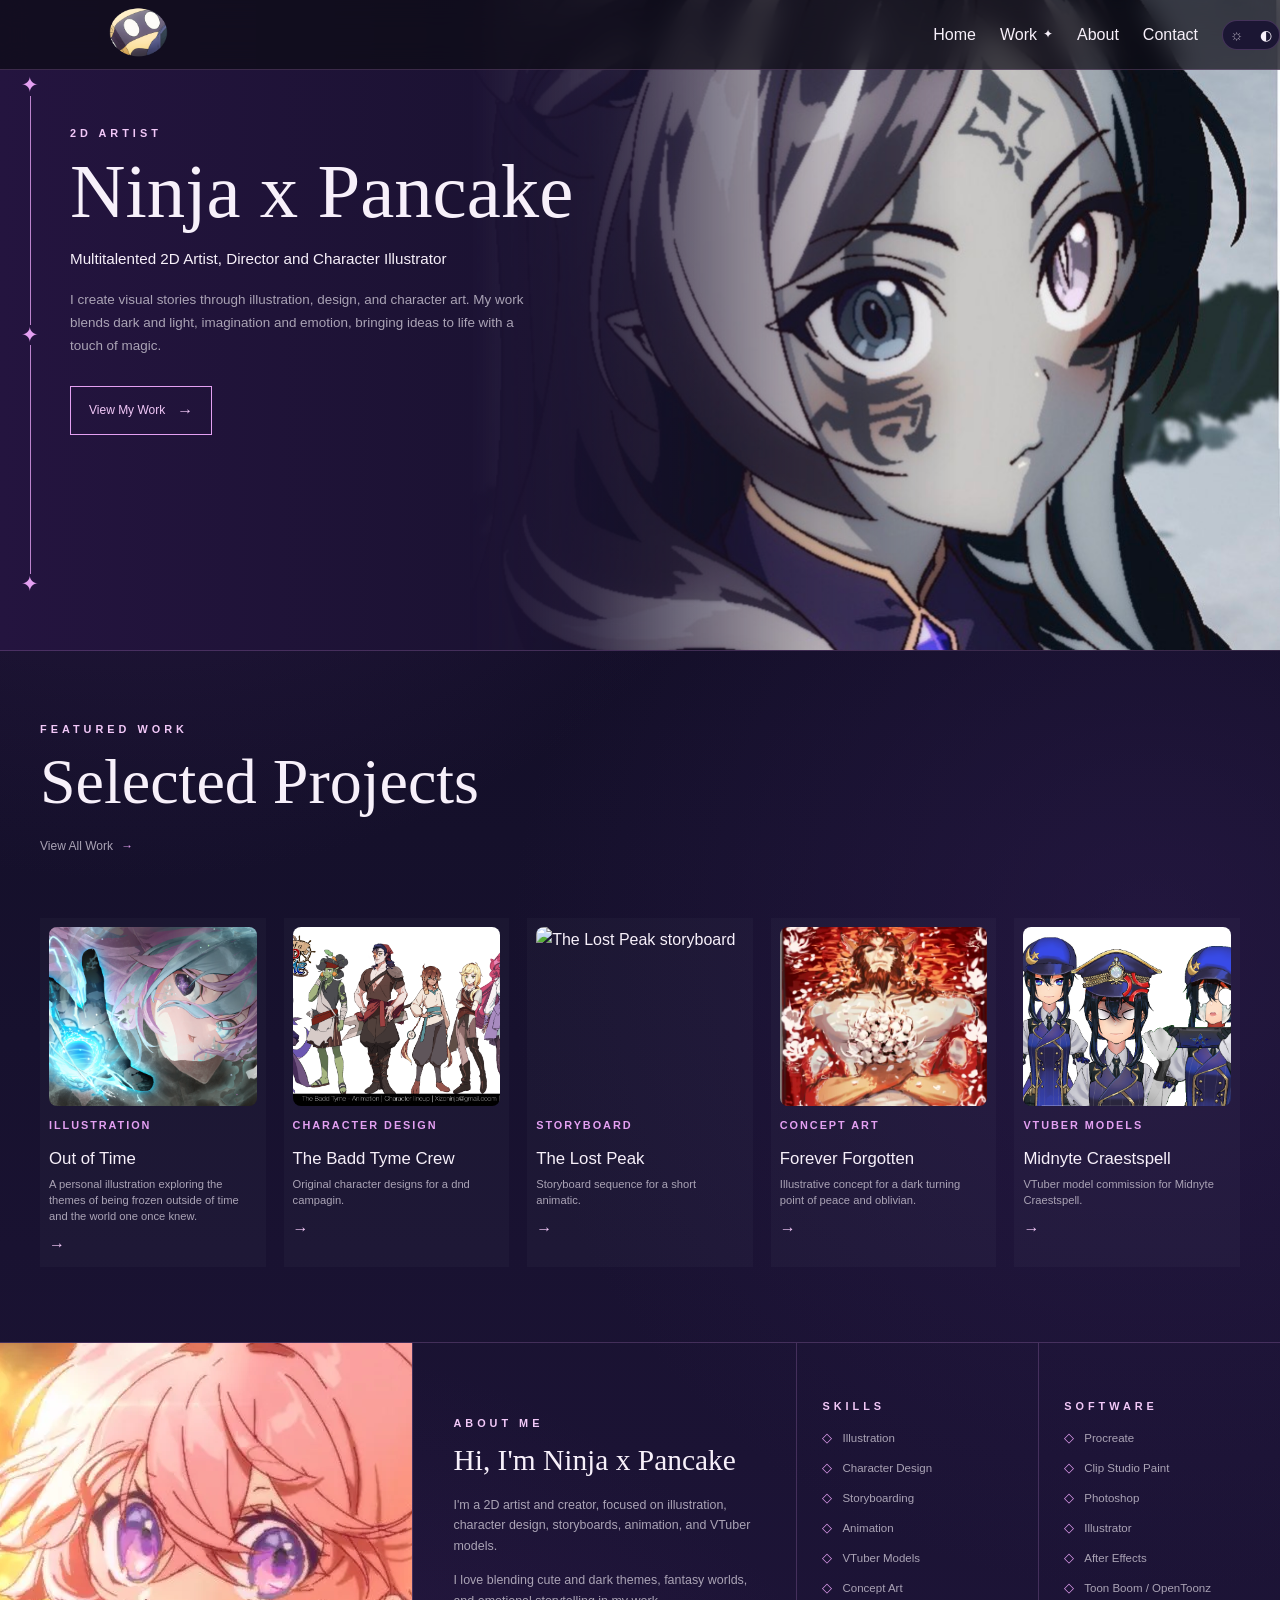
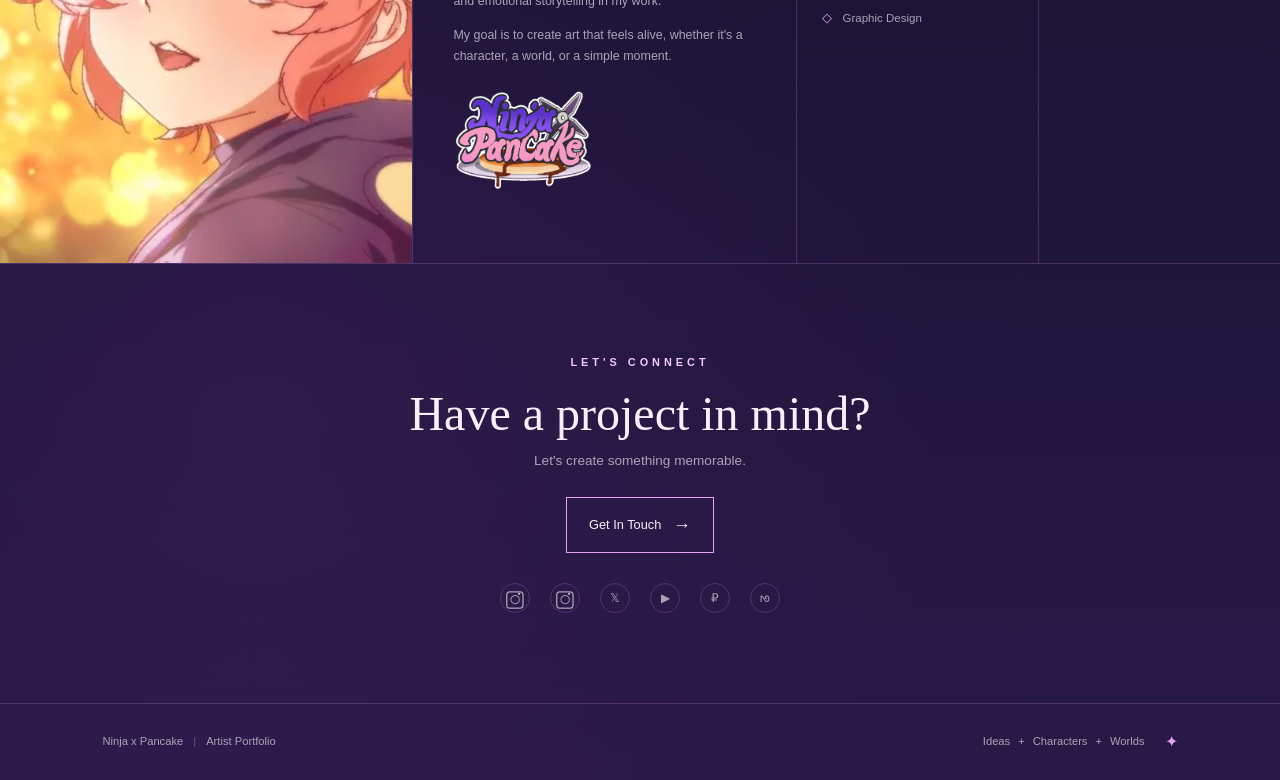
==== index.html @ 86ac2406 "initial commit" ====
<!DOCTYPE html>
<html lang="en">

<head>

    <meta charset="UTF-8">

    <meta name="viewport" content="width=device-width, initial-scale=1.0">

    <meta
        name="description"
        content="Ninja x Pancake - Multitalented 2D Artist, Graphic Designer, Director and Character Illustrator."
    >

    <title>Ninja x Pancake | Portfolio</title>

    <link rel="stylesheet" href="styles.css">

</head>


<body>


    <!-- ==================================================
         NAVIGATION
    =================================================== -->

    <header class="site-header">
	
	  <a href="index.html" class="logo">

            <img
                src="images/logo.png"
                alt="Ninja x Pancake"
            >
	
        </a>


       <nav class="navbar">
	   
	    

	  
    <a href="index.html">Home</a>
	


    <div class="nav-dropdown">

        <button class="nav-dropdown-button">
            Work
            <span>✦</span>
        </button>


        <div class="nav-dropdown-menu">

            <a href="work.html">
                All Work
            </a>
			
			<a href="work.html#character-design">
               Character Design
            </a>
			
			<a href="work.html#concept-art">
               Concept Art
            </a>

            <a href="work.html#illustration">
                Illustration
            </a>

            <a href="work.html#storyboards">
                Storyboards
            </a>

            <a href="work.html#animation">
                Animation
            </a>

            <a href="work.html#vtuber">
                VTuber Models
            </a>

        </div>

    </div>


    <a href="about.html">About</a>

    <a href="contact.html">Contact</a>

            <!-- Theme Toggle -->

            <button
                id="theme-toggle"
                class="theme-toggle"
                aria-label="Toggle light and dark mode"
            >

                <span class="sun">
                    ☼
                </span>

                <span class="moon">
                    ◐
                </span>

            </button>

        </nav>

    </header>



    <!-- ==================================================
         MAIN CONTENT
    =================================================== -->

    <main>


        <!-- ==================================================
             HERO
        =================================================== -->

        <section
            id="home"
            class="hero"
        >

		<div class="hero-inner">

            <!-- Decorative Line -->

            <div class="hero-decoration">

                <span>✦</span>

                <div class="decoration-line"></div>

                <span>✦</span>

                <div class="decoration-line"></div>

                <span>✦</span>

            </div>


            <!-- Hero Text -->

            <div class="hero-content">

                <span class="eyebrow">
                    2D ARTIST
                </span>


                <h1>
                    Ninja x Pancake
                </h1>


                <p class="hero-subtitle">
                    Multitalented 2D Artist, Director and Character Illustrator
                </p>


                <p class="hero-description">

                    I create visual stories through illustration,
                    design, and character art. My work blends dark
                    and light, imagination and emotion, bringing
                    ideas to life with a touch of magic.

                </p>


                <a
                    href="work.html"
                    class="button"
                >

                    View My Work

                    <span>
                        →
                    </span>

                </a>

            </div>


            <!-- Hero Artwork -->

            <div class="hero-image">

                <img
					id="hero-art"
                    src="images/hero-art-dark.webp"
                    alt="Featured Ninja x Pancake artwork"
                >

            </div>

			</div>

        </section>



        <!-- ==================================================
             FEATURED WORK
        =================================================== -->

        <section
            id="featured"
            class="featured-section"
        >

            <div class="container">


                <!-- Section Heading -->

                <div class="section-heading">

                    <div>

                        <span class="eyebrow">
                            FEATURED WORK
                        </span>

                        <h2>
                            Selected Projects
                        </h2>

                    </div>


                    <a
                        href="work.html"
                        class="view-all"
                    >

                        View All Work
                        <span>→</span>

                    </a>

                </div>



                <!-- Project Grid -->

                <div class="project-grid">


                    <!-- PROJECT 1 -->

                    <article
                        class="project-card"
                        id="illustration"
                    >

                        <a href="illustration.html">

                            <div class="project-image">

                                <img
                                    src="images/projects/out-of-time.webp"
                                    alt="Out of Time illustration"
                                >

                            </div>


                            <span class="project-category">
                                ILLUSTRATION
                            </span>


                            <h3>
                                Out of Time
                            </h3>


                            <p>
                                A personal illustration exploring
                                the themes of being frozen outside of time and the world one once knew.
                            </p>


                            <span class="project-arrow">
                                →
                            </span>

                        </a>

                    </article>



                    <!-- PROJECT 2 -->

                    <article
                        class="project-card"
                        id="character-design"
                    >

                        <a href="#">

                            <div class="project-image">

                                <img
                                    src="images/projects/badd-tyme/badd-tyme-characters.webp"
                                    alt="The Badd Tyme character lineup"
                                >

                            </div>


                            <span class="project-category">
                                CHARACTER DESIGN
                            </span>


                            <h3>
                                The Badd Tyme Crew
                            </h3>


                            <p>
                                Original character designs for a dnd campagin.
                            </p>


                            <span class="project-arrow">
                                →
                            </span>

                        </a>

                    </article>



                    <!-- PROJECT 3 -->

                    <article
                        class="project-card"
                        id="branding"
                    >

                        <a href="#">

                            <div class="project-image">

                                <img
                                    src="images/projects/storyboards/storyboard-01.gif"
                                    alt="The Lost Peak storyboard"
                                >

                            </div>


                            <span class="project-category">
                                STORYBOARD
                            </span>


                            <h3>
                                The Lost Peak
                            </h3>


                            <p>
                                Storyboard sequence for a short
                                animatic.
                            </p>


                            <span class="project-arrow">
                                →
                            </span>

                        </a>

                    </article>



                    <!-- PROJECT 4 -->

                    <article
                        class="project-card"
                        id="uiux"
                    >

                        <a href="#">

                            <div class="project-image">

                                <img
                                    src="images/projects/umbriel.webp"
                                    alt="Eclipse City concept art"
                                >

                            </div>


                            <span class="project-category">
                                CONCEPT ART
                            </span>


                            <h3>
                                Forever Forgotten
                            </h3>


                            <p>
                                Illustrative concept for a dark turning point of peace and oblivian.
                            </p>


                            <span class="project-arrow">
                                →
                            </span>

                        </a>

                    </article>



                    <!-- PROJECT 5 -->

                    <article class="project-card">

                        <a href="#">

                            <div class="project-image">

                                <img
                                    src="images/projects/vtubers/model-01.webp"
                                    alt="Midnyte Craestspell VTuber model"
                                >

                            </div>


                            <span class="project-category">
                                VTUBER MODELS
                            </span>


                            <h3>
                                Midnyte Craestspell
                            </h3>


                            <p>
                                VTuber model commission for Midnyte Craestspell.
                            </p>


                            <span class="project-arrow">
                                →
                            </span>

                        </a>

                    </article>


                </div>

            </div>

        </section>



        <!-- ==================================================
             ABOUT SECTION
        =================================================== -->

        <section
            id="about"
            class="about-section"
        >


            <!-- Workspace Image -->

            <div class="about-image">

                <img
                    src="images/workspace.webp"
                    alt="Ninja x Pancake creative workspace"
                >

            </div>



            <!-- About Me -->

            <div class="about-content">

                <span class="eyebrow">
                    ABOUT ME
                </span>


                <h2>
                    Hi, I'm Ninja x Pancake
                </h2>


                <p>

                    I'm a 2D artist and creator, focused on
                    illustration, character design, storyboards,
                    animation, and VTuber models.

                </p>


                <p>

                    I love blending cute and dark themes,
                    fantasy worlds, and emotional storytelling
                    in my work.

                </p>


                <p>

                    My goal is to create art that feels alive,
                    whether it's a character, a world, or a
                    simple moment.

                </p>


                <img
                    src="images/signature.png"
                    alt="Ninja x Pancake signature"
                    class="signature"
                >

            </div>



            <!-- Skills -->

            <div class="info-column">

                <span class="eyebrow">
                    SKILLS
                </span>


                <ul class="info-list">

                    <li>
                        <span class="list-icon">◇</span>
                        Illustration
                    </li>

                    <li>
                        <span class="list-icon">◇</span>
                        Character Design
                    </li>

                    <li>
                        <span class="list-icon">◇</span>
                        Storyboarding
                    </li>

                    <li>
                        <span class="list-icon">◇</span>
                        Animation
                    </li>

                    <li>
                        <span class="list-icon">◇</span>
                        VTuber Models
                    </li>

                    <li>
                        <span class="list-icon">◇</span>
                        Concept Art
                    </li>

                    <li>
                        <span class="list-icon">◇</span>
                        Graphic Design
                    </li>

                </ul>

            </div>



            <!-- Software -->

            <div class="info-column">

                <span class="eyebrow">
                    SOFTWARE
                </span>


                <ul class="info-list">

                    <li>
                        <span class="list-icon">◇</span>
                        Procreate
                    </li>

                    <li>
                        <span class="list-icon">◇</span>
                        Clip Studio Paint
                    </li>

                    <li>
                        <span class="list-icon">◇</span>
                        Photoshop
                    </li>

                    <li>
                        <span class="list-icon">◇</span>
                        Illustrator
                    </li>

                    <li>
                        <span class="list-icon">◇</span>
                        After Effects
                    </li>

                    <li>
                        <span class="list-icon">◇</span>
                        Toon Boom / OpenToonz
                    </li>

                </ul>

            </div>


        </section>



        <!-- ==================================================
             CONTACT
        =================================================== -->

        <section
            id="contact"
            class="contact-section"
        >

            <div class="container contact-inner">

                <span class="eyebrow">
                    LET'S CONNECT
                </span>


                <h2>
                    Have a project in mind?
                </h2>


                <p>
                    Let's create something memorable.
                </p>


                <a
                    href="contact.html"
                    class="button"
                >

                    Get In Touch

                    <span>→</span>

                </a>


                <!-- Social Links -->

                <div class="social-links">

                    <a
                        href="https://www.instagram.com/ninjaxpancake"
                        aria-label="Instagram"
                    >
                       <div class="instagram-uni">
  <span class="bg">▢</span>
  <span class="circle">○</span>
  <span class="dot">•</span>
</div>

                    </a>
					<a  
						href="https://www.instagram.com/xizoninja"
                        aria-label="Animation Instagram"
                    >
                        
                       <div class="instagram-uni">
  <span class="bg">▢</span>
  <span class="circle">○</span>
  <span class="dot">•</span>
</div>

                    </a>
                   

                    <a
                        href="https://x.com/xXPancakeNinja"
                        aria-label="X / Twitter"
                    >
                        𝕏
                    </a>

                    <a
                        href="https://www.youtube.com/channel/UCz4qm1pSk8aQLgvcqvPYDUA"
                        aria-label="YouTube"
                    >
                        ▶ 
                    </a>

                    <a
                        href="#"
                        aria-label="Patreon"
                    >
                        ₽
                    </a>
					
					<a
                        href="#"
                        aria-label="Vgen"
                    >
                        ᘚ
                    </a>

                </div>

            </div>

        </section>


    </main>



    <!-- ==================================================
         FOOTER
    =================================================== -->

    <footer class="site-footer">

        <div class="footer-left">

            <span>
                Ninja x Pancake
            </span>

            <span class="separator">
                |
            </span>

            <span>
                Artist Portfolio
            </span>

        </div>


        <div class="footer-right">

            <a href="#home">
                Ideas
            </a>

            <span>+</span>

            <a href="work.html#character-design">
                Characters
            </a>

            <span>+</span>

            <a href="work.html#featured">
                Worlds
            </a>


            <span class="footer-star">
                ✦
            </span>

        </div>

    </footer>



    <!-- JavaScript -->

    <script src="script.js"></script>

</body>

</html>
---- styles.css ----
/* ==================================================
   NINJA X PANCAKE
   PORTFOLIO WEBSITE
================================================== */


/* ==================================================
   1. VARIABLES
================================================== */

:root {

    /* ---------- DARK MODE COLORS ---------- */

    --bg: #0d0a1c;

    --bg-secondary: #15102b;

    --surface: #1b1633;

    --surface-hover: #241c42;


    /* ---------- TEXT ---------- */

    --text: #f7f0fa;

    --text-muted: #aaa3b5;


    /* ---------- ACCENT ---------- */

    --accent: #e4a0f2;

    --accent-light: #f2c8f8;


    /* ---------- BORDERS ---------- */

    --border:
        rgba(228, 160, 242, 0.20);

    --border-strong:
        rgba(228, 160, 242, 0.40);


    /* ---------- LAYOUT ---------- */

    --max-width: 1200px;


    /* ---------- FONTS ---------- */

    --heading-font:
        Georgia,
        "Times New Roman",
        serif;

    --body-font:
        Arial,
        Helvetica,
        sans-serif;


    /* ---------- TRANSITIONS ---------- */

    --transition:
        0.3s ease;

}


/* ==================================================
   LIGHT MODE VARIABLES
================================================== */

body.light {

    /* ---------- LIGHT BACKGROUND ---------- */

    --bg: #fff7fc;

    --bg-secondary: #f9eaf9;

    --surface: #fffaff;

    --surface-hover: #f6e4f8;


    /* ---------- TEXT ---------- */

    --text: #211827;

    --text-muted: #6d6270;


    /* ---------- ACCENT ---------- */

    --accent: #a956b8;

    --accent-light: #9242a1;


    /* ---------- BORDERS ---------- */

    --border:
        rgba(120, 60, 130, 0.20);

    --border-strong:
        rgba(120, 60, 130, 0.35);

}

/* ==================================================
   PAGE BACKGROUND
================================================== */

html {

    min-height: 100%;

}


body {

    position: relative;

    min-height: 100vh;

    color: var(--text);

    font-family: var(--body-font);

    line-height: 1.6;

    background: #0d0a1c;

}


/* ==================================================
   DARK MODE GRADIENT
================================================== */

body::before {

    content: "";

    position: absolute;

    top: 0;

    left: 0;

    width: 100%;

    height: 100%;

    min-height: 100%;

    z-index: 0;

    pointer-events: none;

    background:

        radial-gradient(
            circle at 10% 5%,
            rgba(70, 40, 105, 0.55),
            transparent 30%
        ),

        radial-gradient(
            circle at 90% 40%,
            rgba(50, 30, 85, 0.45),
            transparent 35%
        ),

        radial-gradient(
            circle at 20% 85%,
            rgba(65, 35, 95, 0.40),
            transparent 30%
        ),

        linear-gradient(
            180deg,
            #0d0a1c 0%,
            #15102b 35%,
            #1d1437 70%,
            #281947 100%
        );

}


/* ==================================================
   LIGHT MODE GRADIENT
================================================== */

body::after {

    content: "";

    position: absolute;

    top: 0;

    left: 0;

    width: 100%;

    height: 100%;

    min-height: 100%;

    z-index: 0;

    pointer-events: none;

    background:

        radial-gradient(
            circle at 10% 5%,
            rgba(224, 181, 232, 0.55),
            transparent 30%
        ),

        radial-gradient(
            circle at 90% 40%,
            rgba(235, 204, 238, 0.50),
            transparent 35%
        ),

        radial-gradient(
            circle at 20% 85%,
            rgba(220, 180, 230, 0.45),
            transparent 30%
        ),

        linear-gradient(
            180deg,
            #fff7fc 0%,
            #fbeaf9 35%,
            #f6e1f6 70%,
            #edd3ef 100%
        );

    opacity: 0;

    transition:
        opacity 0.8s ease;

}


/* ==================================================
   LIGHT MODE
================================================== */

body.light {

    background: #fff7fc;

}


body.light::after {

    opacity: 1;

}

/* ==================================================
   KEEP PAGE CONTENT ABOVE BACKGROUND
================================================== */

header,
main,
footer {

    position: relative;

    z-index: 1;

}
/* ==================================================
   2. RESET
================================================== */

* {
    box-sizing: border-box;

    margin: 0;

    padding: 0;
}


html {
    scroll-behavior: smooth;
	min-height: 100%;
	
}



body,
button,
a {
    transition:
        background-color 0.3s ease,
        color 0.3s ease,
        border-color 0.3s ease;
}


img {

    display: block;

    max-width: 100%;

}


a {

    color: inherit;

    text-decoration: none;

}


button {

    font-family: inherit;

}


ul {

    list-style: none;

}


.container {

    width: min(
        calc(100% - 60px),
        var(--max-width)
    );

    margin: 0 auto;

}


/* ==================================================
   3. TYPOGRAPHY
================================================== */

h1,
h2,
h3 {

    font-family: var(--heading-font);

    font-weight: 500;

}


h1 {

    font-size:
        clamp(
            3.2rem,
            6vw,
            5.2rem
        );

    line-height: 0.98;

}


h2 {

    font-size:
        clamp(
            2rem,
            4vw,
            3rem
        );

    line-height: 1.1;

}


h3 {

    font-family: var(--body-font);

    font-size: 1.05rem;

    font-weight: 500;

}


.eyebrow {

    display: block;

    color: var(--accent-light);

    font-size: 0.68rem;

    font-weight: 600;

    letter-spacing: 0.25rem;

    text-transform: uppercase;

    margin-bottom: 0.7rem;

}


/* ==================================================
   4. NAVIGATION
================================================== */

.site-header {

    position: absolute;

    top: 0;

    left: 0;

	padding-left: 100px;

    width: 100%;

    height: 70px;

    z-index: 1000;
	
	align-items: center;
	
	display: flex;
	
	justify-content: space-between;

    background:
        rgba(13, 12, 22, 0.72);

    backdrop-filter:
        blur(14px);

    -webkit-backdrop-filter:
        blur(14px);

    border-bottom:
        1px solid var(--border);

}


body.light .site-header {

    background:
        rgba(255, 248, 255, 0.80);

}


.work-header {
    position: fixed;

    background:
        rgba(13, 10, 25, 0.55);

    backdrop-filter:
        blur(14px);

    -webkit-backdrop-filter:
        blur(14px);

    border-bottom:
        1px solid rgba(220, 190, 255, 0.08);
}

body.light .work-header {

    background:
        rgba(255, 245, 255, 0.65);

    border-bottom:
        1px solid rgba(130, 80, 160, 0.10);

}


.navbar {

    width: min(
        calc(100% - 50px),
        1250px
    );

    height: 100px;

    margin: 0 auto;

    display: flex;

    align-items: center;

    justify-content: flex-end;

    gap: 24px;

}


.logo {

    flex-shrink: 0;

}


.logo img {

    width: 75px;

    height: 75px;

}


.nav-links {

    display: flex;

    align-items: center;

    justify-content: center;

    gap: 28px;

    margin-left: auto;
	
	

}


.nav-links a {

    position: relative;

    color: var(--text-muted);

    font-size: 0.75rem;

    white-space: nowrap;

}


.nav-links a:hover {

    color: var(--text);

}


.nav-links a.active {

    color: var(--text);

}


.nav-links a.active::after {

    content: "";

    position: absolute;

    left: 0;

    right: 0;

    bottom: -10px;

    height: 2px;

    background: var(--accent);

}

/* ==================================================
   WORK DROPDOWN
================================================== */

.nav-dropdown {

    position: relative;

}


.nav-dropdown-button {

    display: flex;

    align-items: center;

    gap: 6px;

    padding: 0;

    border: none;

    background: transparent;

    color: var(--text);

    font: inherit;

    cursor: pointer;

}


.nav-dropdown-button span {

    font-size: 0.75rem;

    transition:
        transform 0.25s ease;

}


/* ==================================================
   DROPDOWN MENU
================================================== */

.nav-dropdown-menu {

    position: absolute;

    top: calc(100% + 8px);

    left: 50%;

    min-width: 210px;

    padding: 10px;

    transform:
        translateX(-50%)
        translateY(-8px);

    background:
        rgba(13, 10, 25, 0.82);

    backdrop-filter:
        blur(18px);

    -webkit-backdrop-filter:
        blur(18px);

    border:
        1px solid rgba(220, 190, 255, 0.16);

    box-shadow:
        0 18px 45px rgba(0, 0, 0, 0.35);

    border-radius:
        8px;

    /* Hidden */

    opacity: 0;

    visibility: hidden;

    pointer-events: none;

    /* Important */

    display: none;

    transition:
        opacity 0.3s ease,
        transform 0.3s ease;

    z-index: 2000;

}


/* ==================================================
   SHOW DROPDOWN
================================================== */

.nav-dropdown:hover .nav-dropdown-menu,

.nav-dropdown:focus-within .nav-dropdown-menu {

    display: block;

    opacity: 1;

    visibility: visible;

    pointer-events: auto;

    transform:
        translateX(-50%)
        translateY(0);

}


/* ==================================================
   DROPDOWN LINKS
================================================== */

.nav-dropdown-menu a {

    display: block;

    padding:
        11px 14px;

    color:
        var(--text-muted);

    text-decoration: none;

    font-size:
        0.8rem;

    white-space:
        nowrap;

    border-radius:
        5px;

    transition:
        color 0.2s ease,
        background 0.2s ease;

}


.nav-dropdown-menu a:hover {

    color:
        var(--text);

    background:
        rgba(210, 170, 255, 0.10);

}
body.light .nav-dropdown-menu {

    background:
        rgba(255, 245, 255, 0.88);

    border:
        1px solid rgba(130, 80, 160, 0.15);

    box-shadow:
        0 18px 45px rgba(80, 40, 100, 0.18);

}

body.light .nav-dropdown-menu a:hover {

    background:
        rgba(170, 100, 190, 0.08);

}

.nav-dropdown::after {
    content: "";

    position: absolute;

    left: -15px;
    right: -15px;

    top: 100%;

    height: 18px;
}

/* ==================================================
   ACTIVE WORK SECTION
================================================== */

.nav-dropdown-menu a.active-section {

    color:
        var(--accent);

}


.nav-dropdown-menu a.active-section::before {

    content:
        "●";

    display:
        inline-block;

    margin-right:
        8px;

    font-size:
        0.45rem;

    vertical-align:
        middle;

}
/* ==================================================
   THEME TOGGLE
================================================== */

.theme-toggle {

    width: 58px;

    height: 30px;

    flex-shrink: 0;

    position: relative;

    display: flex;

    align-items: center;

    justify-content: space-between;

    padding: 0 7px;

    border: 1px solid var(--border);

    border-radius: 30px;

    background: var(--surface);

    color: var(--text);

    cursor: pointer;

}


.theme-toggle .sun {

    font-size: 15px;

    color: var(--text-muted);

}


.theme-toggle .moon {

    font-size: 14px;

    color: var(--text);

}

/* ==================================================
   BUTTON
================================================== */

.button {

    display: inline-flex;

    align-items: center;

    gap: 18px;

    margin-top: 28px;

    padding: 11px 17px;

    border:
        1px solid var(--accent);

    color: var(--accent-light);

    font-size: 0.8rem;

    transition:
        background 0.3s ease,
        color 0.3s ease,
        transform 0.3s ease;

}


.button span {

    font-size: 1.1rem;

}


.button:hover {

    background: var(--accent);

    color: var(--bg);

    transform:
        translateY(-2px);

}



/* ==================================================
   5. HERO
================================================== */

.hero {

    position: relative;

    min-height: 650px;

    overflow: hidden;

    border-bottom:
        1px solid var(--border);

    /* DARK MODE HERO GRADIENT */
    background:
        linear-gradient(
            90deg,
            #24143f 0%,
            #1b1232 40%,
            #120c24 75%,
            #0d0a1c 100%
        );

}


/* ==================================================
   LIGHT MODE HERO GRADIENT
================================================== */

body.light .hero {

    background:
        linear-gradient(
            90deg,
            #ead2f0 0%,
            #f2def4 40%,
            #faeaf8 75%,
            #fff7fc 100%
        );

}


/* ==================================================
   HERO INNER
================================================== */

.hero-inner {

    position: relative;

    width: 100%;

    min-height: 650px;

}


/* ==================================================
   HERO IMAGE
================================================== */

.hero-image {

    position: absolute;

    top: 0;
    right: 0;

    width: 72%;
    height: 100%;

    z-index: 1;

    overflow: hidden;

    background: transparent;

}


/* ==================================================
   HERO ARTWORK
================================================== */

.hero-image img {

    display: block;

    position: absolute;

    inset: 0;

    width: 100%;
    height: 100%;

    object-fit: cover;

    z-index: 1;


    /*
        The artwork itself fades in from left to right.

        Transparent on the left means the hero's
        background gradient shows through.

        Black/opaque on the right means the artwork
        becomes fully visible.
    */

    -webkit-mask-image:
        linear-gradient(
            90deg,
            transparent 0%,
            transparent 12%,
            rgba(0, 0, 0, 0.15) 25%,
            rgba(0, 0, 0, 0.45) 38%,
            rgba(0, 0, 0, 0.75) 50%,
            #000 65%,
            #000 100%
        );

    mask-image:
        linear-gradient(
            90deg,
            transparent 0%,
            transparent 12%,
            rgba(0, 0, 0, 0.15) 25%,
            rgba(0, 0, 0, 0.45) 38%,
            rgba(0, 0, 0, 0.75) 50%,
            #000 65%,
            #000 100%
        );

}


/* ==================================================
   HERO CONTENT
================================================== */

.hero-content {

    position: absolute;

    top: 0;

    left:
        max(
            30px,
            calc(
                (100vw - var(--max-width))
                / 2
            )
        );

    z-index: 5;

    width: min(600px, 55%);

    height: auto;

    padding-top: 125px;
	
	padding-left: 30px;

    padding-bottom: 60px;

}


/* ==================================================
   HERO SUBTITLE
================================================== */

.hero-subtitle {

    margin-top: 18px;

    font-size: 0.95rem;

    font-weight: 500;

}


/* ==================================================
   HERO DESCRIPTION
================================================== */

.hero-description {

    max-width: 480px;

    margin-top: 18px;

    color: var(--text-muted);

    font-size: 0.84rem;

    line-height: 1.7;

}


/* ==================================================
   VIEW MY WORK BUTTON
================================================== */

.hero-content .button {

    display: inline-flex;

    align-items: center;

    gap: 12px;

    margin-top: 28px;

    padding:
        11px 18px;

    border:
        1px solid var(--accent);

    color: var(--accent-light);

    background: transparent;

    font-size: 0.75rem;

    font-weight: 500;

    text-decoration: none;

    transition:
        background 0.3s ease,
        color 0.3s ease,
        border-color 0.3s ease,
        transform 0.3s ease;

}


.hero-content .button span {

    font-size: 1rem;

    transition:
        transform 0.3s ease;

}


.hero-content .button:hover {

    background:
        rgba(228, 160, 242, 0.10);

    border-color:
        var(--accent-light);

    color:
        var(--text);

}


.hero-content .button:hover span {

    transform:
        translateX(4px);

}


/* ==================================================
   HERO DECORATION
================================================== */

.hero-decoration {

    position: absolute;

    left:
        max(
            20px,
            calc(
                (100vw - var(--max-width))
                / 2 - 45px
            )
        );

    top: 75px;

    bottom: 55px;

    width: 20px;

    z-index: 6;

    display: flex;

    flex-direction: column;

    align-items: center;

    justify-content: space-between;

    color: var(--accent);

}


/* Stars */

.hero-decoration span {

    font-size: 1.3rem;

    line-height: 1;

}


/* Vertical lines */

.decoration-line {

    width: 1px;

    flex: 1;

    min-height: 35px;

    background:
        var(--accent);

    opacity: 0.8;

}

/* ==================================================
   6. FEATURED WORK
================================================== */

.featured-section {

    padding:
        70px 0 75px;

    border-bottom:
        1px solid var(--border);
		
		  background:
        transparent;

}


.section-heading {

    display: flex;

    align-items: flex-end;

    justify-content: space-between;

    gap: 30px;

    margin-bottom: 30px;

}


.view-all {

    color: var(--text-muted);

    font-size: 0.75rem;

    white-space: nowrap;

}


.view-all:hover {

    color: var(--accent);

}


.view-all span {

    color: var(--accent);

    margin-left: 5px;

}


/* ==================================================
   PROJECT GRID
================================================== */

.project-grid {

    display: grid;

    grid-template-columns:
        repeat(5, 1fr);

    gap: 18px;

}


.project-card {

    min-width: 0;

    padding: 8px;

    background:
        rgba(255, 255, 255, 0.025);

    border:
        1px solid transparent;

    transition:
        background 0.3s ease,
        border-color 0.3s ease;


}


.project-card a {

    display: block;

}


/* Project Image */

.project-image {

    position: relative;

    aspect-ratio: 1 / 0.86;

    overflow: hidden;

    background: var(--surface);

    margin-bottom: 11px;

}
.project-card:hover {

    background:
        rgba(255, 255, 255, 0.045);

    border-color:
        var(--border);

}

body.light .project-card {

    background:
        rgba(255, 255, 255, 0.45);

}

.project-image img {

    width: 100%;

    height: 100%;

    object-fit: cover;

    transition:
        transform 0.5s ease,
        filter 0.5s ease;

}


.project-card:hover
.project-image img {

    transform:
        scale(1.05);

}


/* Project Text */

.project-category {

    display: block;

    color: var(--accent);

    font-size: 0.55rem;

    font-weight: 600;

    letter-spacing: 0.14rem;

}


.project-card h3 {

    margin-top: 5px;

    color: var(--text);

}


.project-card p {

    margin-top: 3px;

    color: var(--text-muted);

    font-size: 0.7rem;

    line-height: 1.45;

}


.project-arrow {

    display: block;

    margin-top: 8px;

    color: var(--accent-light);

    font-size: 1rem;

    transition:
        transform 0.3s ease;

}


.project-card:hover
.project-arrow {

    transform:
        translateX(5px);

}


/* ==================================================
   7. ABOUT SECTION
================================================== */

.about-section {

    display: grid;

    /*
        IMAGE
        ABOUT
        SKILLS
        SOFTWARE
    */

    grid-template-columns:
        1.45fr
        1.35fr
        0.85fr
        0.85fr;

    align-items: stretch;

    border-bottom:
        1px solid var(--border);

    background:
        transparent;

}


/* ==================================================
   ABOUT IMAGE
================================================== */

.about-image {

    min-height:
        520px;

    width:
        100%;

    overflow:
        hidden;

}


.about-image img {

    display:
        block;

    width:
        100%;

    height:
        100%;

    object-fit:
        cover;
		
		object-position: center
}



/* ==================================================
   ABOUT TEXT
================================================== */

.about-content {

    padding:
        55px 40px;

    border-left:
        1px solid var(--border);

    display:
        flex;

    flex-direction:
        column;

    justify-content:
        center;

    align-items:
        flex-start;

    box-sizing:
        border-box;

}


.about-content .eyebrow {

    display:
        block;

    margin:
        0 0 12px;

}


.about-content h2 {

    display:
        block;

    margin:
        0 0 18px;

    font-size:
        clamp(1.7rem, 2.3vw, 2.2rem);

    line-height:
        1.1;

}


.about-content p {

    display:
        block;

    width:
        100%;

    margin:
        0 0 14px;

    color:
        var(--text-muted);

    font-size:
        0.78rem;

    line-height:
        1.65;

}


.about-content p:last-of-type {

    margin-bottom:
        0;

}



/* ==================================================
   SIGNATURE
================================================== */

.signature {

    display:
        block;

    width:
        145px;

    height:
        auto;

    margin-top:
        18px;

}



/* ==================================================
   INFO COLUMNS
================================================== */

.info-column {

    padding:
        55px 25px;

    border-left:
        1px solid var(--border);

    box-sizing:
        border-box;

}


.info-column .eyebrow {

    display:
        block;

    margin:
        0 0 14px;

}



/* ==================================================
   INFO LIST
================================================== */

.info-list {

    margin:
        0;

    padding:
        0;

    list-style:
        none;

}


.info-list li {

    display:
        flex;

    align-items:
        center;

    gap:
        10px;

    margin-bottom:
        12px;

    color:
        var(--text-muted);

    font-size:
        0.72rem;

    line-height:
        1.4;

}


.list-icon {

    flex:
        0 0 auto;

    color:
        var(--accent);

    font-size:
        0.8rem;

}
/* ==================================================
   8. CONTACT
================================================== */

.contact-section {

    padding:
        90px 0;

    text-align: center;
	
	  background:
        transparent;

}


.contact-inner {

    display: flex;

    flex-direction: column;

    align-items: center;

}


.contact-section h2 {

    margin-top: 5px;

}


.contact-section p {

    margin-top: 10px;

    color: var(--text-muted);

    font-size: 0.85rem;

}


.contact-section .button {

    margin-top: 25px;

}


/* Socials */

.social-links {

    display: flex;

    align-items: center;

    gap: 20px;

    margin-top: 30px;

}


.social-links a {

    display: flex;

    align-items: center;

    justify-content: center;

    width: 30px;

    height: 30px;

    border:
        1px solid var(--border);

    border-radius: 50%;

    color: var(--text-muted);

    font-size: 0.75rem;

}


.social-links a:hover {

    color: var(--accent);

    border-color:
        var(--accent);

}


/* ==================================================
   9. FOOTER
================================================== */

.site-footer {

    min-height: 55px;

    padding:
        0 30px;

    border-top:
        1px solid var(--border);

    display: flex;

    align-items: center;

    justify-content: space-between;

    gap: 20px;

    color: var(--text-muted);

    font-size: 0.62rem;
	
	  background:
        transparent;

}


.footer-left {

    display: flex;

    gap: 10px;

}


.separator {

    color: var(--border-strong);

}


.footer-right {

    display: flex;

    align-items: center;

    gap: 8px;

}


.footer-right a:hover {

    color: var(--accent);

}


.footer-star {

    margin-left: 12px;

    color: var(--accent);

    font-size: 1rem;

}


/* ==================================================
   INSTAGRAM UNICODE ICON
================================================== */

.instagram-uni {

    position: relative;

    display: inline-block;

    width: 1em;
    height: 1em;

    font-size: 28px;

    line-height: 1;

}


/* Outer Instagram circle */

.instagram-uni .circle {

    position: absolute;

    top: 50%;
    left: 50%;

    width: 0.50em;
    height: 0.50em;

    display: flex;

    align-items: center;
    justify-content: center;

    transform:
        translate(-50%, -50%);

    font-size: 0.75em;

    line-height: 1;

}


/* Camera body */

.instagram-uni .bg {

    position: absolute;

    top: 50%;
    left: 50%;

    transform:
        translate(-50%, -50%);

    font-size: 0.82em;

    line-height: 1;

    z-index: 2;

}


/* Small camera dot */

.instagram-uni .dot {

    position: absolute;

    top: 20%;
    right: 30%;

    font-size: 0.32em;

    line-height: 1;

    z-index: 3;

}
/* ==================================================
   WORK PAGE
================================================== */

.work-page {
    width: 100%;
}


/* ==================================================
   WORK INTRO
================================================== */

.work-intro {

    min-height: 70vh;

    display: flex;

    align-items: center;

    padding:
        150px 8% 100px;

    box-sizing: border-box;

}


.work-intro-inner {

    max-width: 850px;

}


.work-intro h1 {

    margin:
        15px 0 30px;

    font-size:
        clamp(3.5rem, 7vw, 7rem);

    line-height:
        0.95;

    color:
        var(--text);

}


.work-intro-text {

    max-width: 650px;

    font-size:
        1.05rem;

    line-height:
        1.8;

    color:
        var(--text-muted);

}



/* ==================================================
   SECTION
================================================== */

.work-section {

    padding:
        110px 8%;

    scroll-margin-top:
        90px;

}

/* ==================================================
   SECTION HEADINGS
================================================== */

.section-heading {

    display: block;

    width: 100%;

    max-width: 720px;

    margin-bottom: 60px;

}


.section-heading .eyebrow {

    display: block;

    margin:
        0 0 12px;

}


.section-heading h2 {

    display: block;

    margin:
        0 0 18px;

    font-size:
        clamp(2.4rem, 5vw, 4.5rem);

    line-height:
        1;

}


.section-heading > p:last-child {

    display: block;

    max-width: 620px;

    margin: 0;

    color:
        var(--text-muted);

    line-height:
        1.7;

}


/* ==================================================
   FEATURED PROJECTS
================================================== */

.featured-projects {

    padding-top:
        80px;

}


.featured-project {

    display:
        grid;

    grid-template-columns:
        minmax(0, 1.25fr)
        minmax(300px, 0.75fr);

    gap:
        70px;

    align-items:
        center;

    margin-bottom:
        120px;

}


.featured-project.reverse {

    grid-template-columns:
        minmax(300px, 0.75fr)
        minmax(0, 1.25fr);

}


.featured-project.reverse
.project-image {

    order:
        2;

}


.featured-project.reverse
.project-content {

    order:
        1;

}


.project-image {

    overflow:
        hidden;

    border-radius:
        8px;

    background:
        var(--card);

}


.project-image img {

    display:
        block;

    width:
        100%;

    aspect-ratio:
        16 / 10;

    object-fit:
        cover;

    transition:
        transform 0.5s ease;

}


.featured-project:hover
.project-image img {

    transform:
        scale(1.03);

}


.project-category {

    margin:
        0 0 12px;

    font-size:
        0.68rem;

    letter-spacing:
        0.18em;

    color:
        var(--accent);

}


.project-content h3 {

    margin:
        0 0 20px;

    font-size:
        clamp(2rem, 4vw, 3.5rem);

    line-height:
        1;

}


.project-description {

    max-width:
        550px;

    color:
        var(--text-muted);

    line-height:
        1.8;

}


.project-tags {

    display:
        flex;

    flex-wrap:
        wrap;

    gap:
        8px;

    margin:
        25px 0;

}


.project-tags span {

    padding:
        6px 10px;

    border:
        1px solid var(--border);

    border-radius:
        20px;

    font-size:
        0.68rem;

    color:
        var(--text-muted);

}


.text-link {

    display:
        inline-flex;

    align-items:
        center;

    gap:
        10px;

    color:
        var(--text);

    text-decoration:
        none;

    font-size:
        0.85rem;

    transition:
        color 0.25s ease,
        gap 0.25s ease;

}


.text-link:hover {

    color:
        var(--accent);

    gap:
        15px;

}



/* ==================================================
   WORK GALLERY
================================================== */

.work-gallery {

    display:
        grid;

    grid-template-columns:
        repeat(2, minmax(0, 1fr));

    gap:
        30px;

}


.work-card {

    position:
        relative;

    overflow:
        hidden;

    background:
        var(--card);

    border-radius:
        8px;

}


.work-card.large {

    grid-column:
        span 2;

}


.work-card img {

    display:
        block;

    width:
        100%;

    aspect-ratio:
        16 / 10;

    object-fit:
        cover;

    transition:
        transform 0.5s ease;

}


.work-card.large img {

    aspect-ratio:
        21 / 9;

}


.work-card:hover img {

    transform:
        scale(1.03);

}


.work-card-info {

    padding:
        18px 20px 22px;

}


.work-card-info p {

    margin:
        0 0 6px;

    font-size:
        0.65rem;

    letter-spacing:
        0.15em;

    color:
        var(--accent);

}


.work-card-info h3 {

    margin:
        0;

    font-size:
        1.15rem;

}



/* ==================================================
   STORYBOARDS
================================================== */

.storyboard-grid {

    display:
        grid;

    grid-template-columns:
        repeat(2, minmax(0, 1fr));

    gap:
        35px;

}


.storyboard-project {

    overflow:
        hidden;

    background:
        var(--card);

    border:
        1px solid var(--border);

    border-radius:
        8px;

}


.storyboard-project img {

    display:
        block;

    width:
        100%;

    aspect-ratio:
        16 / 9;

    object-fit:
        cover;

}


.storyboard-project > div {

    padding:
        25px;

}


.storyboard-project h3 {

    margin:
        8px 0 10px;

}


.storyboard-project p:last-child {

    color:
        var(--text-muted);

    line-height:
        1.6;

}



/* ==================================================
   ANIMATION
================================================== */

.animation-grid {

    display:
        grid;

    grid-template-columns:
        repeat(2, minmax(0, 1fr));

    gap:
        30px;

}


.animation-card {

    background:
        var(--card);

    border:
        1px solid var(--border);

    border-radius:
        8px;

    overflow:
        hidden;

}


.animation-placeholder {

    overflow:
        hidden;

}


.animation-placeholder img {

    display:
        block;

    width:
        100%;

    aspect-ratio:
        16 / 9;

    object-fit:
        cover;

}


.animation-info {

    padding:
        22px;

}


.animation-info h3 {

    margin:
        8px 0 0;

}



/* ==================================================
   CLOSING
================================================== */

.work-closing {

    min-height:
        60vh;

    display:
        flex;

    flex-direction:
        column;

    align-items:
        center;

    justify-content:
        center;

    text-align:
        center;

    padding:
        100px 8%;

}


.work-closing h2 {

    margin:
        15px 0 35px;

    font-size:
        clamp(2.8rem, 6vw, 6rem);

    line-height:
        0.95;

}


.button {

    display:
        inline-flex;

    align-items:
        center;

    gap:
        12px;

    padding:
        13px 22px;

    color:
        var(--text);

    border:
        1px solid var(--accent);

    text-decoration:
        none;

    transition:
        background 0.25s ease,
        color 0.25s ease;

}


.button:hover {

    background:
        var(--accent);

    color:
        var(--background);

}



/* ==================================================
   FOOTER
================================================== */

.site-footer {

    display:
        flex;

    justify-content:
        space-between;

    gap:
        20px;

    padding:
        25px 8%;

    border-top:
        1px solid var(--border);

    color:
        var(--text-muted);

    font-size:
        0.7rem;

}



/* ==================================================
   ACTIVE WORK NAVIGATION
================================================== */

.nav-dropdown-menu a.active-section {

    color:
        var(--accent);

    background:
        rgba(210, 170, 255, 0.08);

}


.nav-dropdown-menu a.active-section::before {

    content:
        "✦";

    display:
        inline-block;

    margin-right:
        7px;

    font-size:
        0.55rem;

}



/* ==================================================
   LIGHT MODE
================================================== */

body.light .nav-dropdown-menu {

    background:
        rgba(255, 245, 255, 0.88);

    border:
        1px solid rgba(130, 80, 160, 0.15);

    box-shadow:
        0 18px 45px rgba(80, 40, 100, 0.18);

}


body.light
.nav-dropdown-menu a:hover,

body.light
.nav-dropdown-menu a.active-section {

    background:
        rgba(170, 100, 190, 0.08);

}



/* ==================================================
   WORK PAGE MOBILE
================================================== */

@media (max-width: 800px) {


    .work-intro {

        min-height:
            60vh;

        padding:
            120px 7% 80px;

    }


    .work-section {

        padding:
            80px 7%;

    }


    .featured-project,

    .featured-project.reverse {

        grid-template-columns:
            1fr;

        gap:
            35px;

        margin-bottom:
            80px;

    }


    .featured-project.reverse
    .project-image,

    .featured-project.reverse
    .project-content {

        order:
            initial;

    }


    .work-gallery {

        grid-template-columns:
            1fr;

    }


    .work-card.large {

        grid-column:
            auto;

    }


    .storyboard-grid,

    .animation-grid {

        grid-template-columns:
            1fr;

    }


    .site-footer {

        flex-direction:
            column;

    }

}


.skills-section {

    max-width:
        var(--max-width);

    margin:
        0 auto 100px;

    padding:
        0 30px;

}


.skills-grid {

    display:
        grid;

    grid-template-columns:
        repeat(4, 1fr);

    gap:
        25px;

    margin-top:
        35px;

}


.skills-grid > div {

    padding:
        25px;

    border:
        1px solid var(--border);

    background:
        var(--card);

}


.skills-grid h3 {

    margin-bottom:
        15px;

}


.skills-grid p {

    color:
        var(--text-muted);

    line-height:
        1.8;

}


/* ==================================================
   CONTACT
================================================== */

.contact-content {

    max-width:
        1100px;

    margin:
        0 auto 100px;

    padding:
        0 30px;

    display:
        grid;

    grid-template-columns:
        2fr 1fr;

    gap:
        80px;

}


.contact-form {

    display:
        flex;

    flex-direction:
        column;

}


.contact-form label {

    margin-bottom:
        8px;

    font-size:
        0.8rem;

}


.contact-form input,
.contact-form select,
.contact-form textarea {

    margin-bottom:
        25px;

    padding:
        13px;

    border:
        1px solid var(--border);

    background:
        var(--card);

    color:
        var(--text);

    font:
        inherit;

}


.contact-form textarea {

    resize:
        vertical;

}


.contact-form .button {

    align-self:
        flex-start;

}


.contact-links {

    display:
        flex;

    flex-direction:
        column;

    gap:
        15px;

}


.contact-links h2 {

    margin-bottom:
        10px;

}


.contact-links a {

    color:
        var(--text-muted);

    text-decoration:
        none;

}


.contact-links a:hover {

    color:
        var(--accent);

}

/* ==================================================
   ABOUT PAGE
================================================== */


/* ==================================================
   ABOUT INTRO
================================================== */

.about-page {
    width: 100%;
}


.about-intro {

    min-height: 70vh;

    display: flex;

    align-items: center;

    padding:
        150px 8% 100px;

}


.about-intro-inner {

    max-width: 850px;

}


.about-intro h1 {

    margin:
        15px 0 30px;

    font-size:
        clamp(3.5rem, 7vw, 7rem);

    line-height:
        0.95;

}


.about-intro p {

    max-width: 650px;

    color:
        var(--text-muted);

    font-size:
        1.05rem;

    line-height:
        1.8;

}



/* ==================================================
   IMAGE CIRCLE CLUSTER
================================================== */

.about-orbit {

    min-height:
        650px;

    display:
        flex;

    align-items:
        center;

    justify-content:
        center;

    padding:
        80px 30px;

    overflow:
        hidden;

}


.about-orbit-inner {

    position:
        relative;

    width:
        650px;

    height:
        560px;

}



/* ==================================================
   ORBIT IMAGES
================================================== */

.orbit-image {

    position:
        absolute;

    overflow:
        hidden;

    border:
        1px solid var(--border);

    background:
        var(--surface);

    border-radius:
        50%;

}


.orbit-image img {

    display:
        block;

    width:
        100%;

    height:
        100%;

    object-fit:
        cover;

}



/* ==================================================
   MAIN CIRCLE
================================================== */

.orbit-main {

    width:
        400px;

    height:
        400px;

    top:
        80px;

    left:
        125px;

    z-index:
        4;

}


/* ==================================================
   MEDIUM CIRCLE
================================================== */

.orbit-medium {

    width:
        210px;

    height:
        210px;

    top:
        10px;

    right:
        10px;

    z-index:
        3;

}


/* ==================================================
   SMALL CIRCLE
================================================== */

.orbit-small {

    width:
        135px;

    height:
        135px;

    bottom:
        30px;

    left:
        30px;

    z-index:
        5;

}


/* ==================================================
   TINY CIRCLE
================================================== */

.orbit-tiny {

    width:
        75px;

    height:
        75px;

    right:
        70px;

    bottom:
        35px;

    z-index:
        5;

}



/* ==================================================
   ABOUT STORY
================================================== */

.about-story {

    width:
        min(
            calc(100% - 16%),
            1250px
        );

    margin:
        0 auto;

}


.about-story-row {

    display:
        grid;

    grid-template-columns:
        minmax(0, 1fr)
        minmax(0, 1fr);

    gap:
        clamp(50px, 8vw, 120px);

    align-items:
        center;

    padding:
        120px 0;

    border-top:
        1px solid var(--border);

}


.about-story-row.reverse {

    direction:
        rtl;

}


.about-story-row.reverse > * {

    direction:
        ltr;

}



/* ==================================================
   STORY IMAGES
================================================== */

.about-story-image {

    width:
        100%;

}


.about-story-image img {

    display:
        block;

    width:
        100%;

    height:
        auto;

    /*
       Keeps the original image proportions.
       No forced cropping.
    */

    object-fit:
        contain;

}



/* ==================================================
   STORY TEXT
================================================== */

.about-story-text {

    max-width:
        540px;

}


.about-story-text h2 {

    margin:
        0 0 25px;

    font-size:
        clamp(2rem, 4vw, 3.5rem);

    line-height:
        1;


}


.about-story-text p {

    margin:
        0 0 18px;

    color:
        var(--text-muted);

    line-height:
        1.8;

    font-size:
        0.9rem;

}


.about-story-text p:last-child {

    margin-bottom:
        0;

}



/* ==================================================
   ABOUT CLOSING
================================================== */

.about-closing {

    min-height:
        55vh;

    display:
        flex;

    flex-direction:
        column;

    align-items:
        center;

    justify-content:
        center;

    padding:
        120px 30px;

    text-align:
        center;

    border-top:
        1px solid var(--border);

}


.about-closing h2 {

    max-width:
        900px;

    margin:
        15px 0 20px;

    font-size:
        clamp(2.5rem, 6vw, 5.5rem);

    line-height:
        0.95;

}


.about-closing p {

    max-width:
        550px;

    color:
        var(--text-muted);

    line-height:
        1.7;

}


.about-closing .button {

    margin-top:
        30px;

}



/* ==================================================
   ABOUT MOBILE
================================================== */

@media (max-width: 800px) {


    .about-intro {

        min-height:
            60vh;

        padding:
            120px 7% 80px;

    }


    .about-orbit {

        min-height:
            500px;

        padding:
            60px 20px;

    }


    .about-orbit-inner {

        width:
            430px;

        height:
            430px;

        transform:
            scale(0.82);

    }


    .orbit-main {

        width:
            300px;

        height:
            300px;

        top:
            65px;

        left:
            65px;

    }


    .orbit-medium {

        width:
            160px;

        height:
            160px;

        top:
            10px;

        right:
            0;

    }


    .orbit-small {

        width:
            105px;

        height:
            105px;

        bottom:
            15px;

        left:
            10px;

    }


    .orbit-tiny {

        width:
            60px;

        height:
            60px;

        right:
            35px;

        bottom:
            20px;

    }


    .about-story {

        width:
            calc(100% - 40px);

    }


    .about-story-row,
    .about-story-row.reverse {

        display:
            flex;

        flex-direction:
            column;

        gap:
            40px;

        padding:
            80px 0;

        direction:
            ltr;

    }


    .about-story-row.reverse > * {

        direction:
            ltr;

    }


    .about-story-text {

        max-width:
            none;

    }


    .about-closing {

        min-height:
            50vh;

        padding:
            90px 25px;

    }

}

/* ==================================================
   CONTACT PAGE
================================================== */


/* ==================================================
   CONTACT INTRO
================================================== */

.contact-page {

    width:
        100%;

}


.contact-intro {

    min-height:
        65vh;

    display:
        flex;

    align-items:
        center;

    padding:
        150px 8% 90px;

}


.contact-intro-inner {

    max-width:
        850px;

}


.contact-intro h1 {

    margin:
        15px 0 30px;

    font-size:
        clamp(3.5rem, 7vw, 7rem);

    line-height:
        0.95;

}


.contact-intro p {

    max-width:
        600px;

    color:
        var(--text-muted);

    font-size:
        1rem;

    line-height:
        1.8;

}



/* ==================================================
   CONTACT MAIN
================================================== */

.contact-main {

    width:
        min(
            calc(100% - 16%),
            1250px
        );

    margin:
        0 auto;

    padding:
        100px 0 130px;

    display:
        grid;

    grid-template-columns:
        0.85fr
        1.15fr;

    gap:
        clamp(60px, 10vw, 150px);

    border-top:
        1px solid var(--border);

}


.contact-info {

    max-width:
        450px;

}


.contact-info h2 {

    margin:
        15px 0 25px;

    font-size:
        clamp(2.3rem, 4vw, 4rem);

    line-height:
        1;

}


.contact-info p {

    margin:
        0 0 18px;

    color:
        var(--text-muted);

    line-height:
        1.8;

    font-size:
        0.88rem;

}



/* ==================================================
   SOCIAL LINKS
================================================== */

.contact-socials {

    display:
        flex;

    flex-wrap:
        wrap;

    gap:
        10px;

    margin-top:
        35px;

}


.contact-socials a {

    padding:
        8px 13px;

    border:
        1px solid var(--border);

    border-radius:
        20px;

    color:
        var(--text-muted);

    font-size:
        0.7rem;

    transition:
        color 0.25s ease,
        border-color 0.25s ease,
        background 0.25s ease;

}


.contact-socials a:hover {

    color:
        var(--accent);

    border-color:
        var(--accent);

    background:
        rgba(228, 160, 242, 0.06);

}



/* ==================================================
   CONTACT FORM
================================================== */

.contact-form-page {

    display:
        flex;

    flex-direction:
        column;

    gap:
        24px;

}


.form-field {

    display:
        flex;

    flex-direction:
        column;

}


.form-field label {

    margin-bottom:
        8px;

    color:
        var(--text);

    font-size:
        0.72rem;

    letter-spacing:
        0.08em;

    text-transform:
        uppercase;

}


.form-field input,
.form-field select,
.form-field textarea {

    width:
        100%;

    padding:
        13px 14px;

    border:
        1px solid var(--border);

    border-radius:
        3px;

    background:
        rgba(255, 255, 255, 0.025);

    color:
        var(--text);

    font:
        inherit;

    font-size:
        0.8rem;

    outline:
        none;

    transition:
        border-color 0.25s ease,
        background 0.25s ease;

}


.form-field textarea {

    resize:
        vertical;

    min-height:
        160px;

}


.form-field input:focus,
.form-field select:focus,
.form-field textarea:focus {

    border-color:
        var(--accent);

    background:
        rgba(--surface);

}


.form-field input::placeholder,
.form-field textarea::placeholder {

    color:
        var(--text--muted);

    opacity:
        0.7;

}


.contact-form-page .button {

    align-self:
        flex-start;

    margin-top:
        5px;

    background:
        transparent;

    cursor:
        pointer;

}



/* Dropdown options */

.form-field select option {

    background:
        var(--surface);

    color:
        var(--text);

}


/* Browser dropdown appearance */

.form-field select {

    color-scheme:
        dark;

}


body.light .form-field select {

    color-scheme:
        light;

}


/* ==================================================
   CONTACT VISUAL
================================================== */

.contact-visual {

    position:
        relative;

    width:
        min(
            calc(100% - 16%),
            1250px
        );

    min-height:
        500px;

    margin:
        0 auto 120px;

    overflow:
        hidden;

    border:
        1px solid var(--border);

}


.contact-visual img {

    display:
        block;

    width:
        100%;

    height:
        500px;

    object-fit:
        cover;

}


.contact-visual::after {

    content:
        "";

    position:
        absolute;

    inset:
        0;

    background:
        linear-gradient(
            90deg,
            rgba(13, 10, 28, 0.88) 0%,
            rgba(13, 10, 28, 0.55) 35%,
            rgba(13, 10, 28, 0.08) 75%,
            rgba(13, 10, 28, 0) 100%
        );

    pointer-events:
        none;

}


.contact-visual-text {

    position:
        absolute;

    z-index:
        2;

    left:
        50px;

    top:
        50%;

    transform:
        translateY(-50%);

}


.contact-visual-text h2 {

    margin-top:
        12px;

    font-size:
        clamp(2.5rem, 5vw, 5rem);

    line-height:
        0.95;

}



/* ==================================================
   CONTACT LIGHT MODE
================================================== */

body.light .contact-visual::after {

    background:
        linear-gradient(
            90deg,
            rgba(255, 247, 252, 0.88) 0%,
            rgba(255, 247, 252, 0.55) 35%,
            rgba(255, 247, 252, 0.08) 75%,
            rgba(255, 247, 252, 0) 100%
        );

}



/* ==================================================
   CONTACT MOBILE
================================================== */

@media (max-width: 800px) {


    .contact-intro {

        min-height:
            60vh;

        padding:
            120px 7% 80px;

    }


    .contact-main {

        width:
            calc(100% - 40px);

        padding:
            80px 0 90px;

        grid-template-columns:
            1fr;

        gap:
            70px;

    }


    .contact-info {

        max-width:
            none;

    }


    .contact-form-page {

        gap:
            20px;

    }


    .contact-visual {

        width:
            calc(100% - 40px);

        min-height:
            350px;

        margin-bottom:
            70px;

    }


    .contact-visual img {

        height:
            350px;

    }


    .contact-visual-text {

        left:
            25px;

    }

}

/* ==================================================
   10. TABLET
================================================== */

@media (max-width: 1050px) {


    .nav-links {

        gap: 16px;

    }


    .nav-links a {

        font-size: 0.68rem;

    }


    .project-grid {

        grid-template-columns:
            repeat(3, 1fr);

        row-gap: 35px;

    }


    .about-section {

        grid-template-columns:
            1fr 1fr;

    }


    .about-image {

        min-height: 350px;

    }


    .info-column {

        border-top:
            1px solid var(--border);

    }

}


/* ==================================================
   11. MOBILE
================================================== */

@media (max-width: 700px) {

    /* Navigation */

    .site-header {
        height: 62px;
    }

    .navbar {
        height: 62px;
        width: calc(100% - 30px);
    }

    .logo img {
        width: 145px;
    }

    .nav-links {
        display: none;
    }

    .theme-toggle {
        width: 50px;
        height: 27px;
    }

    /* Container */

    .container {
        width: calc(100% - 40px);
    }

    /* Hero */

    .hero {
        min-height: 0;
        padding-top: 62px;
    }

    .hero-inner {
        min-height: 0;
        display: flex;
        flex-direction: column;
    }

    .hero-image {
        position: relative;
        top: auto;
        right: auto;
        width: 100%;
        height: 320px;
        order: 1;
    }

    .hero-image::after {
        background: linear-gradient(
            180deg,
            rgba(13, 10, 28, 1) 0%,
            rgba(13, 10, 28, 0.65) 20%,
            rgba(13, 10, 28, 0.20) 45%,
            rgba(13, 10, 28, 0) 70%
        );
    }

    body.light .hero-image::after {
        background: linear-gradient(
            180deg,
            rgba(255, 247, 252, 1) 0%,
            rgba(255, 247, 252, 0.65) 20%,
            rgba(255, 247, 252, 0.20) 45%,
            rgba(255, 247, 252, 0) 70%
        );
    }

    .hero-content {
        position: relative;
        top: auto;
        left: auto;
        width: 100%;
        height: auto;
        padding: 50px 30px 45px;
        order: 2;
    }

    .hero-content h1 {
        font-size: clamp(2.8rem, 13vw, 4rem);
    }

    .hero-subtitle {
        font-size: 0.82rem;
    }

    .hero-description {
        font-size: 0.78rem;
    }

    .hero-decoration {
        display: none;
    }

    /* Featured */

    .featured-section {
        padding: 55px 0;
    }

    .section-heading {
        align-items: flex-start;
        flex-direction: column;
        gap: 15px;
    }

    .project-grid {
        grid-template-columns: 1fr;
        gap: 40px;
    }

    .project-image {
        aspect-ratio: 16 / 10;
    }

    .project-card p {
        max-width: 450px;
    }

    /* About */

    .about-section {
        grid-template-columns: 1fr;
    }

    .about-image {
        min-height: 280px;
    }

    .about-content,
    .info-column {
        padding: 40px 30px;
        border-left: none;
        border-top: 1px solid var(--border);
    }

    /* Contact */

    .contact-section {
        padding: 70px 20px;
    }

    /* Footer */

    .site-footer {
        padding: 20px;
        flex-direction: column;
        justify-content: center;
        text-align: center;
    }

    .footer-left {
        flex-wrap: wrap;
        justify-content: center;
    }

    .footer-right {
        flex-wrap: wrap;
        justify-content: center;
    }

}


/* ==================================================
   12. SMALL PHONES
================================================== */

@media (max-width: 400px) {


    h2 {

        font-size: 1.8rem;

    }


    .hero-content {

        padding-left: 20px;

        padding-right: 20px;

    }


    .container {

        width:
            calc(100% - 30px);

    }


    .about-content,
    .info-column {

        padding-left: 20px;

        padding-right: 20px;

    }

}


/* ==================================================
   13. ACCESSIBILITY
================================================== */

a:focus-visible,
button:focus-visible {

    outline:
        2px solid var(--accent);

    outline-offset: 4px;

}


/* ==================================================
   14. REDUCED MOTION
================================================== */

@media (prefers-reduced-motion: reduce) {

    html {

        scroll-behavior: auto;

    }


    *,
    *::before,
    *::after {

        transition: none !important;

        animation: none !important;

    }

}
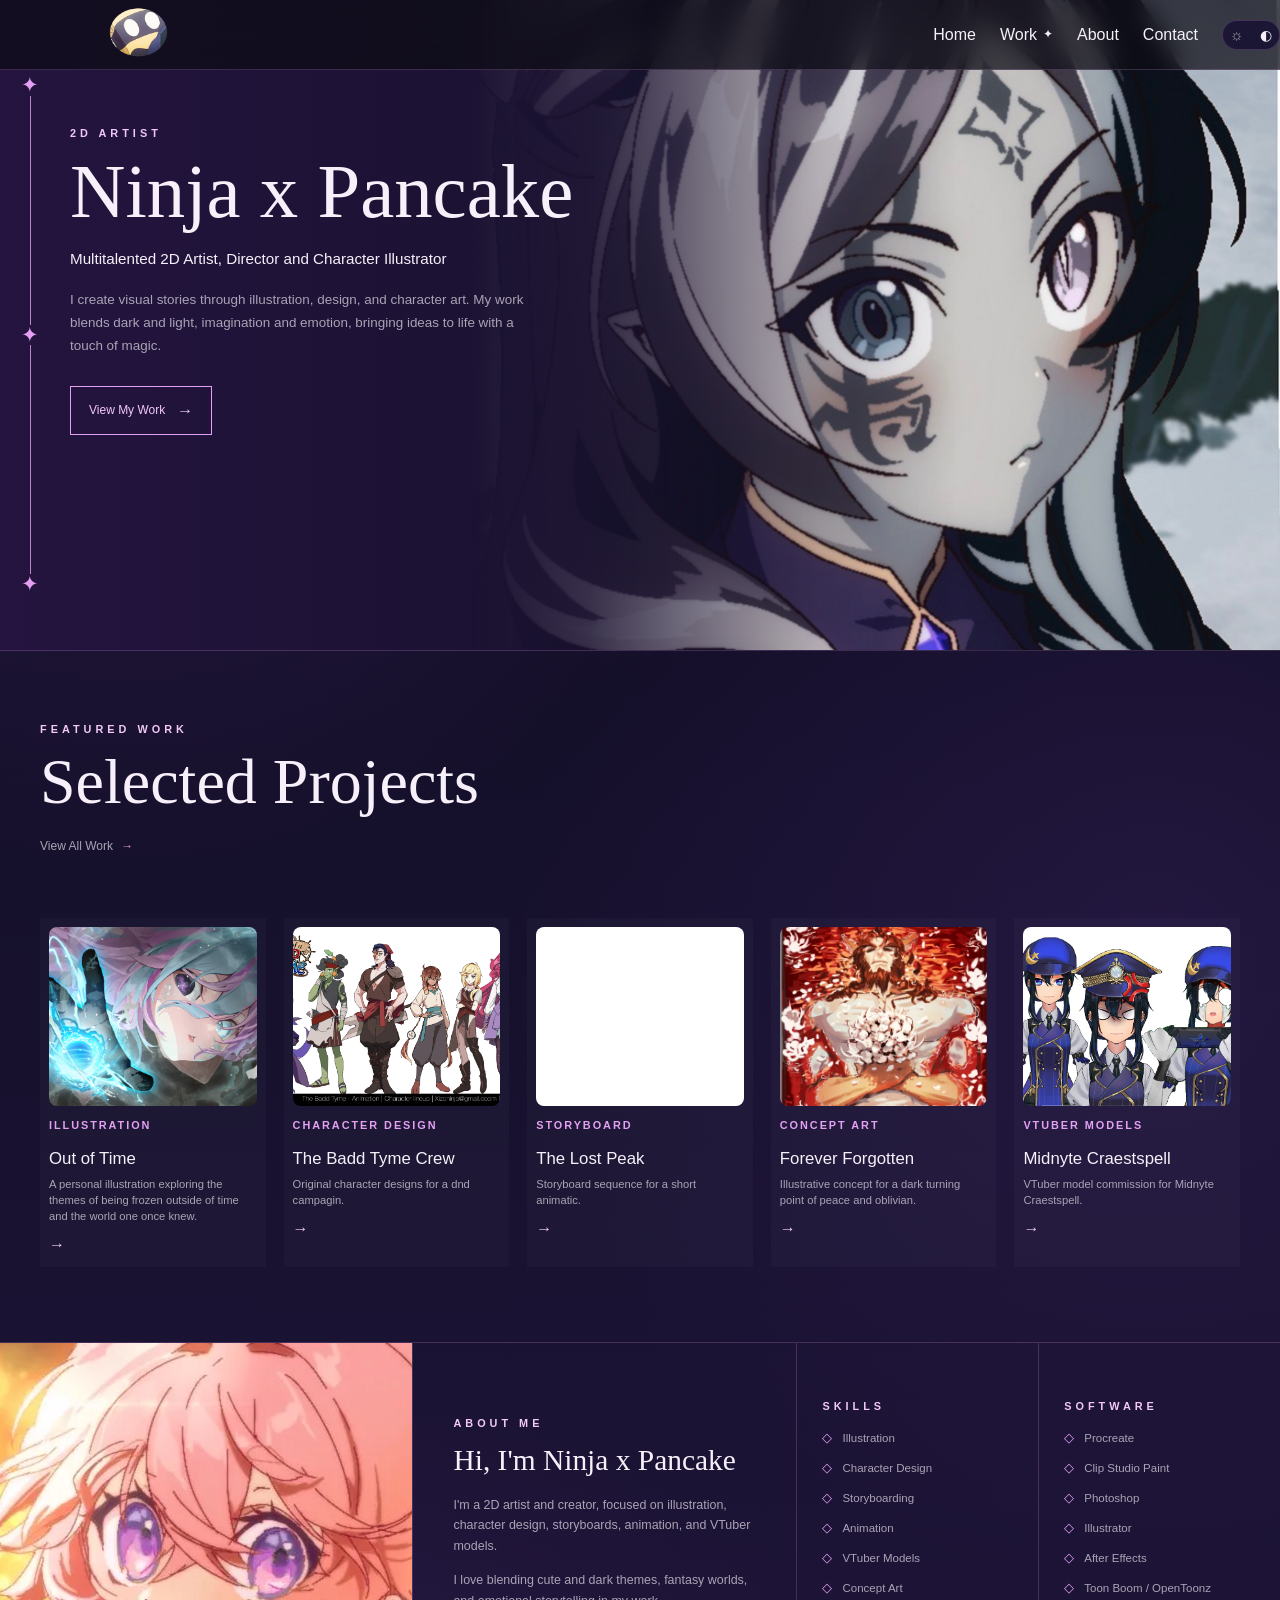
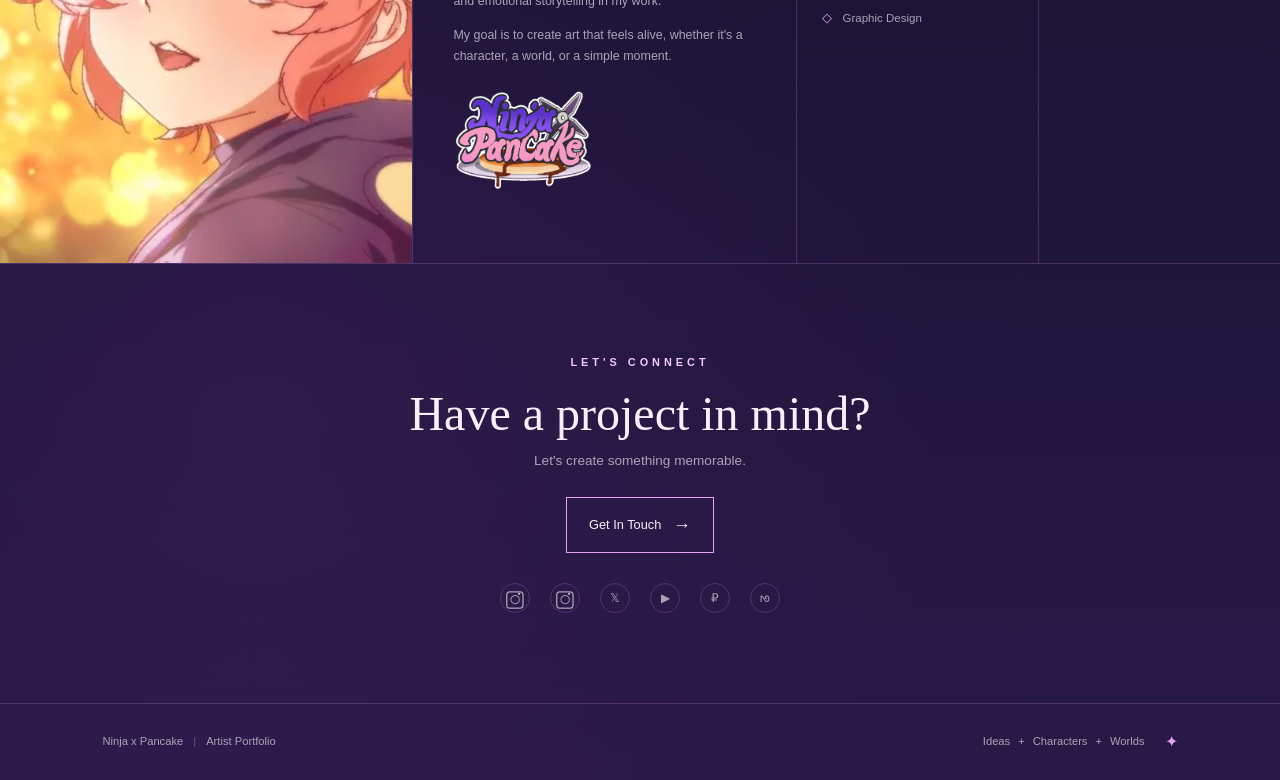
==== commit eba0e633: "Update index.html" ====
--- a/index.html
+++ b/index.html
@@ -271,7 +271,7 @@
                         id="illustration"
                     >
 
-                        <a href="illustration.html">
+                        <a href="work.html#illustration">
 
                             <div class="project-image">
 
@@ -316,7 +316,7 @@
                         id="character-design"
                     >
 
-                        <a href="#">
+                        <a href="work.html#character-design">
 
                             <div class="project-image">
 
@@ -360,14 +360,22 @@
                         id="branding"
                     >
 
-                        <a href="#">
+                        <a href="work.html#storyboards">
 
                             <div class="project-image">
-
-                                <img
-                                    src="images/projects/storyboards/storyboard-01.gif"
-                                    alt="The Lost Peak storyboard"
-                                >
+ <video
+						autoplay
+						muted
+						loop
+						playsinline
+						preload="metadata"
+						poster="images/projects/lost-peak/storyboard-poster.webp"
+>
+    <source
+        src="images/projects/lost-peak/lost-peak-clarity-storyboard.mp4"
+        type="video/mp4"
+    >
+</video>
 
                             </div>
 
@@ -405,13 +413,13 @@
                         id="uiux"
                     >
 
-                        <a href="#">
+                        <a href="work.html#concept-art">
 
                             <div class="project-image">
 
                                 <img
                                     src="images/projects/umbriel.webp"
-                                    alt="Eclipse City concept art"
+                                    alt="Umbriel concept art"
                                 >
 
                             </div>
@@ -446,7 +454,7 @@
 
                     <article class="project-card">
 
-                        <a href="#">
+                        <a href="work.html#vtuber">
 
                             <div class="project-image">
 
@@ -830,4 +838,4 @@
 
 </body>
 
-</html>+</html>
--- a/styles.css
+++ b/styles.css
@@ -2602,6 +2602,18 @@
 
 }
 
+.storyboard-project video {
+
+    display: block;
+
+    width: 100%;
+
+    height: auto;
+
+    object-fit: cover;
+
+}
+
 
 
 /* ==================================================
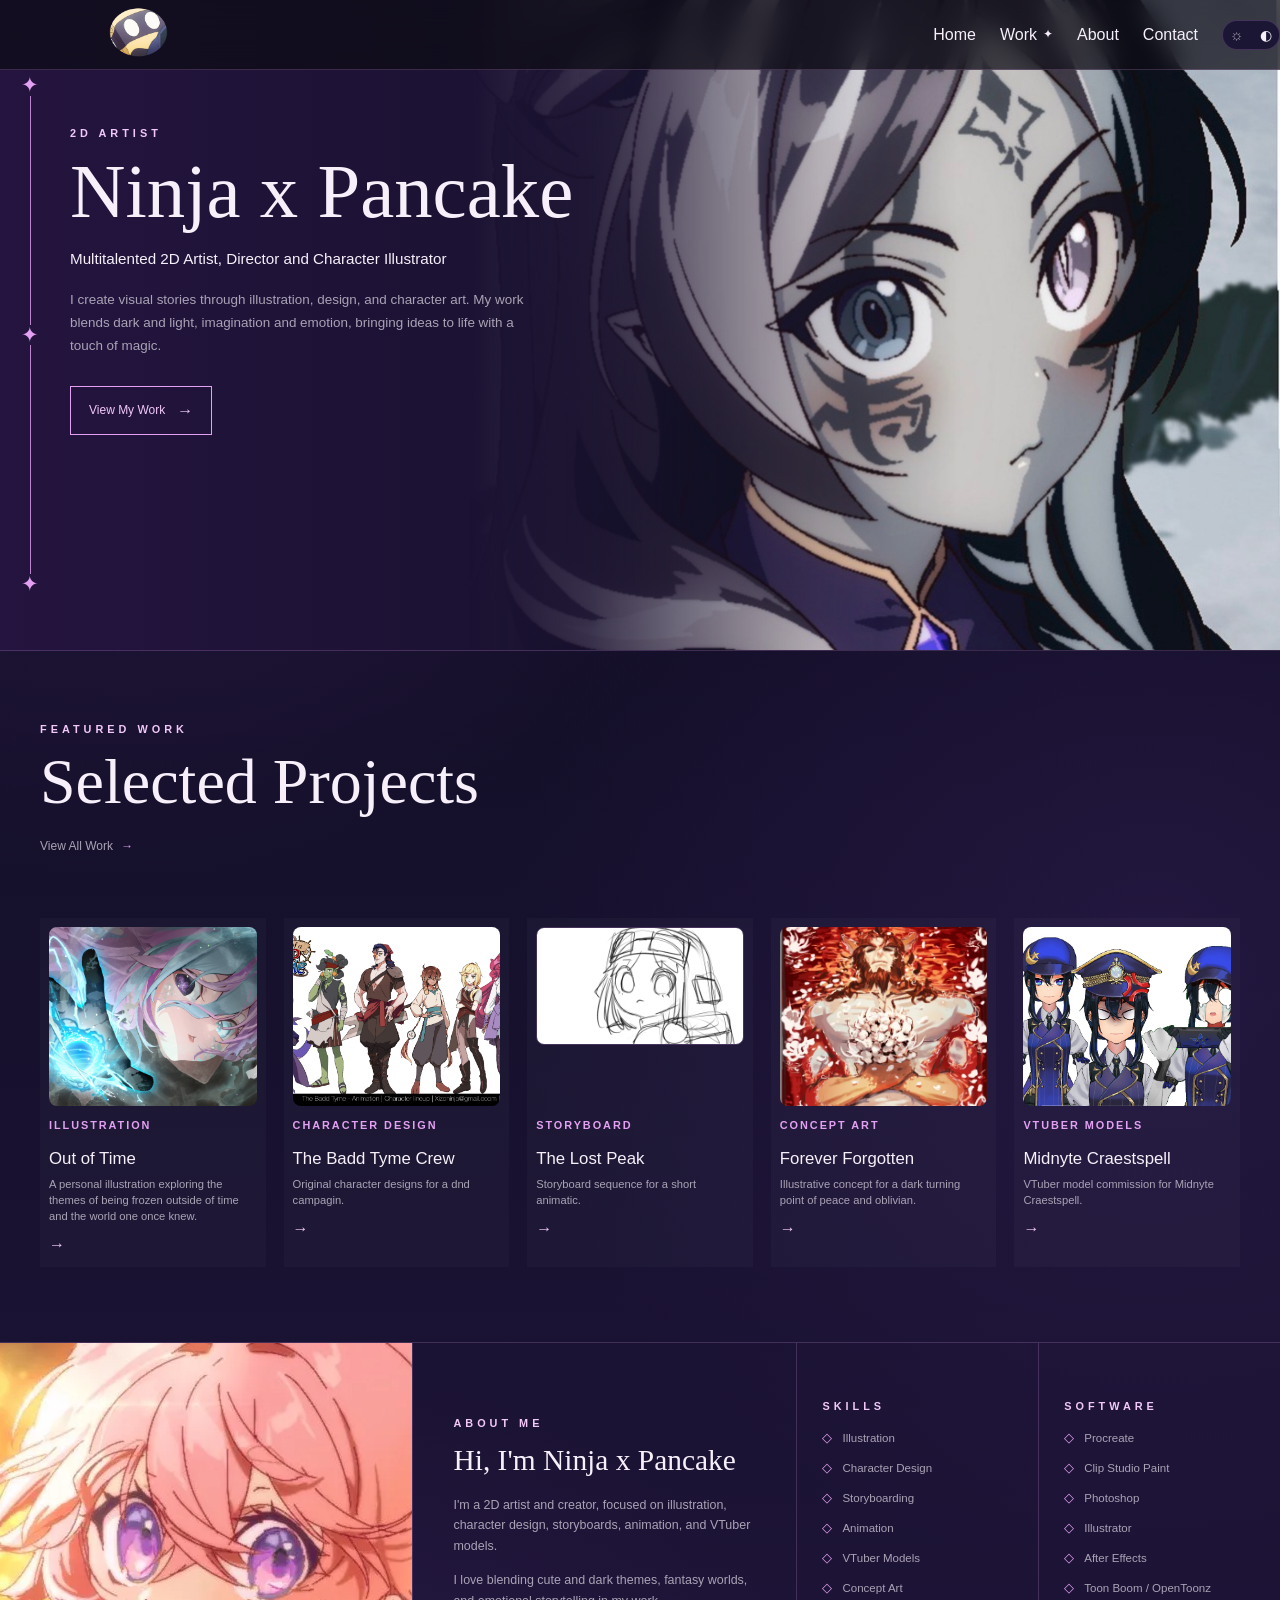
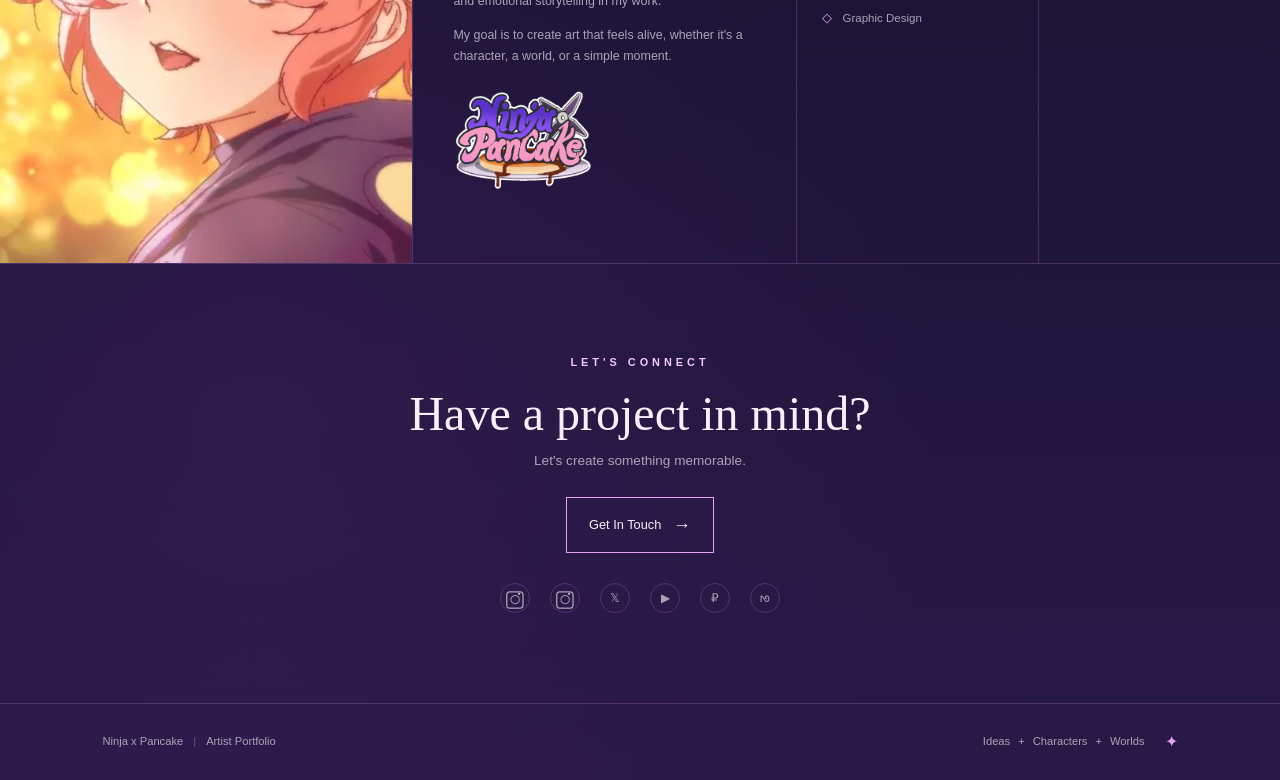
==== commit 3359c51d: "Update index.html" ====
--- a/index.html
+++ b/index.html
@@ -363,6 +363,7 @@
                         <a href="work.html#storyboards">
 
                             <div class="project-image">
+							<article class="storyboard-project">
  <video
 						autoplay
 						muted
@@ -377,6 +378,8 @@
     >
 </video>
 
+</article>
+
                             </div>
 
 
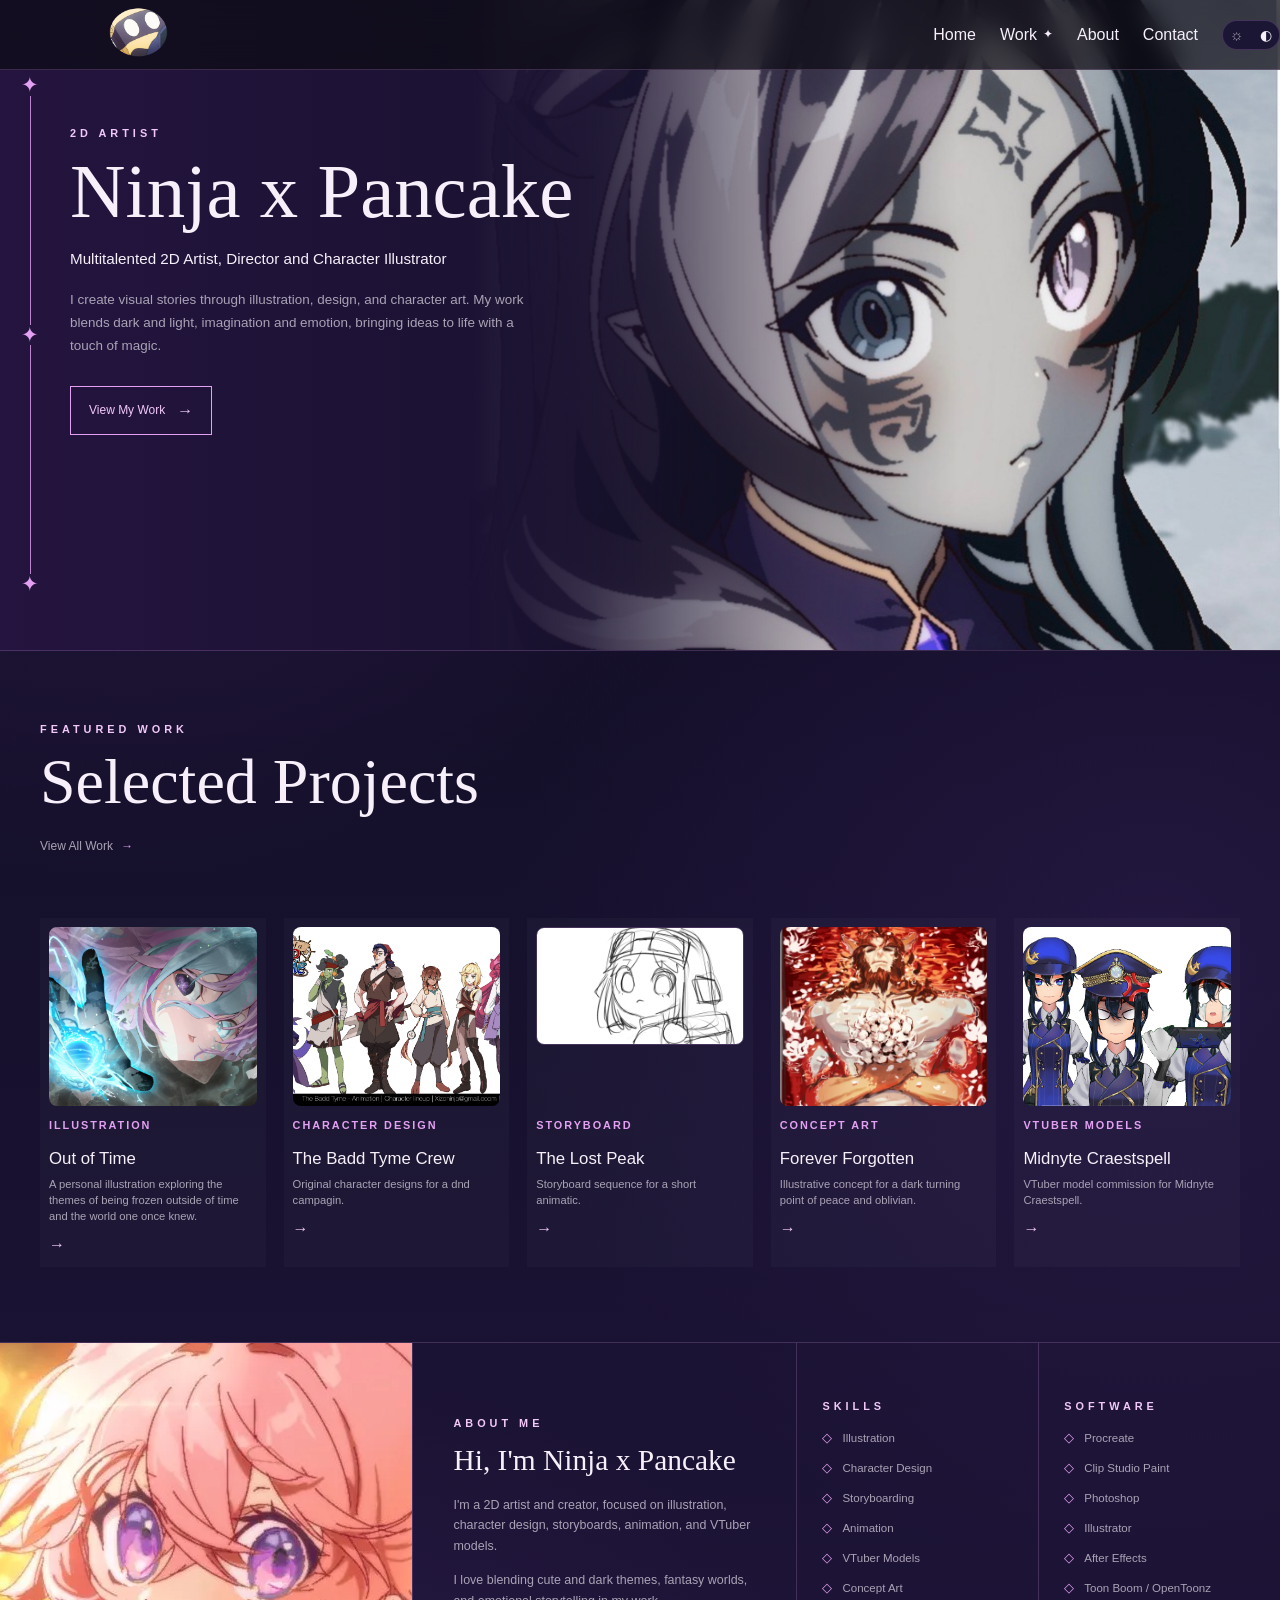
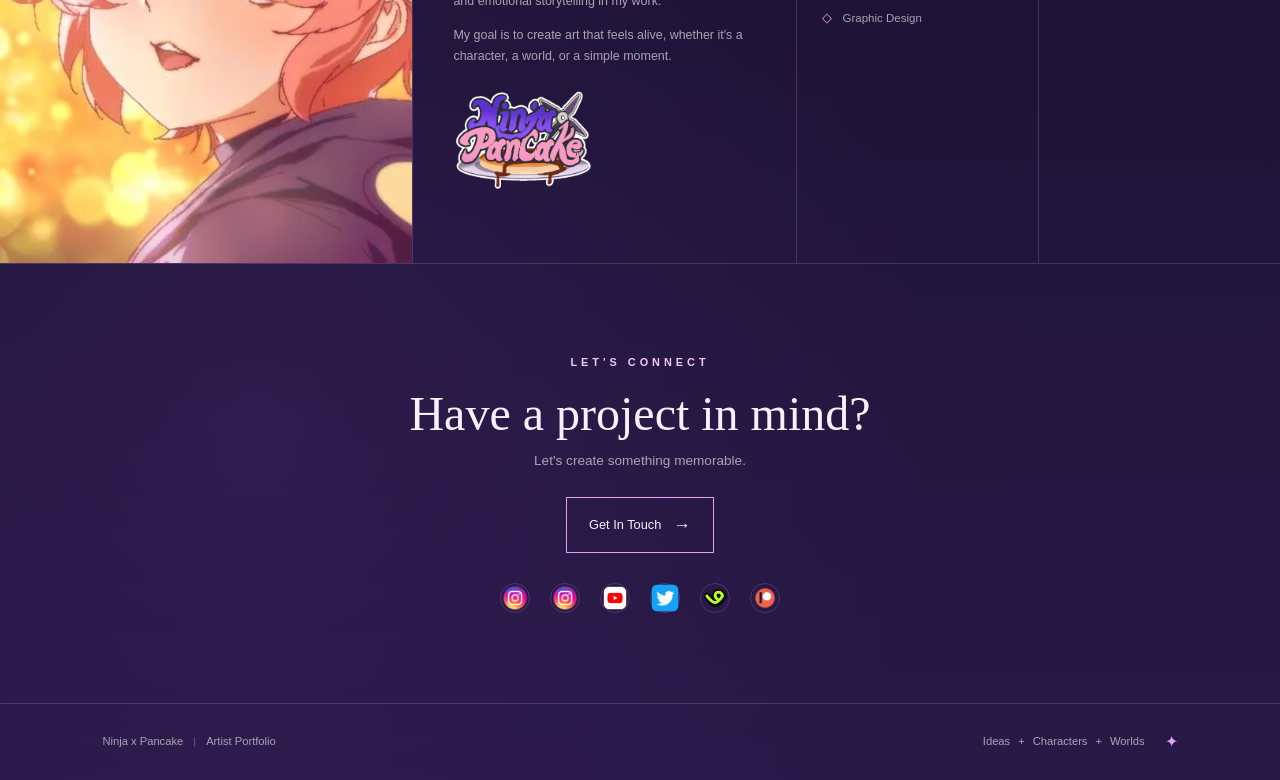
==== commit 05c19436: "Social media update" ====
--- a/index.html
+++ b/index.html
@@ -716,66 +716,88 @@
 
 
                 <!-- Social Links -->
-
-                <div class="social-links">
-
-                    <a
-                        href="https://www.instagram.com/ninjaxpancake"
-                        aria-label="Instagram"
-                    >
-                       <div class="instagram-uni">
-  <span class="bg">▢</span>
-  <span class="circle">○</span>
-  <span class="dot">•</span>
+<div class="social-links">
+
+    <a
+        href="https://www.instagram.com/ninjaxpancake"
+        aria-label="Instagram"
+        target="_blank"
+        rel="noopener noreferrer"
+    >
+        <img
+            src="images/icons/instagram.png"
+            alt=""
+        >
+    </a>
+	
+	  <a
+        href="https://www.instagram.com/xizoninja"
+        aria-label="Instagram"
+        target="_blank"
+        rel="noopener noreferrer"
+    >
+        <img
+            src="images/icons/instagram.png"
+            alt=""
+        >
+    </a>
+
+
+    <a
+        href="https://www.youtube.com/@ninjaxpancake"
+        aria-label="YouTube"
+        target="_blank"
+        rel="noopener noreferrer"
+    >
+        <img
+            src="images/icons/youtube.png"
+            alt=""
+        >
+    </a>
+
+
+    <a
+        href="https://x.com/xXPancakeNinja"
+        aria-label="Twitter"
+        target="_blank"
+        rel="noopener noreferrer"
+    >
+        <img
+            src="images/icons/twitter.png"
+            alt=""
+        >
+    </a>
+
+
+    <a
+        href="https://vgen.co/Hiddenisthou"
+        aria-label="Vgen"
+        target="_blank"
+        rel="noopener noreferrer"
+    >
+        <img
+            src="images/icons/vgen.png"
+            alt=""
+        >
+    </a>
+	
+	  <a
+        href="https://www.patreon.com/cw/NinjaxPancake"
+        aria-label="Patreon"
+        target="_blank"
+        rel="noopener noreferrer"
+    >
+        <img
+            src="images/icons/patreon.png"
+            alt=""
+        >
+    </a>
+
 </div>
 
-                    </a>
-					<a  
-						href="https://www.instagram.com/xizoninja"
-                        aria-label="Animation Instagram"
-                    >
-                        
-                       <div class="instagram-uni">
-  <span class="bg">▢</span>
-  <span class="circle">○</span>
-  <span class="dot">•</span>
-</div>
-
-                    </a>
-                   
-
-                    <a
-                        href="https://x.com/xXPancakeNinja"
-                        aria-label="X / Twitter"
-                    >
-                        𝕏
-                    </a>
-
-                    <a
-                        href="https://www.youtube.com/channel/UCz4qm1pSk8aQLgvcqvPYDUA"
-                        aria-label="YouTube"
-                    >
-                        ▶ 
-                    </a>
-
-                    <a
-                        href="#"
-                        aria-label="Patreon"
-                    >
-                        ₽
-                    </a>
-					
-					<a
-                        href="#"
-                        aria-label="Vgen"
-                    >
-                        ᘚ
-                    </a>
-
-                </div>
-
-            </div>
-
+
+
+ 
         </section>
 
 
